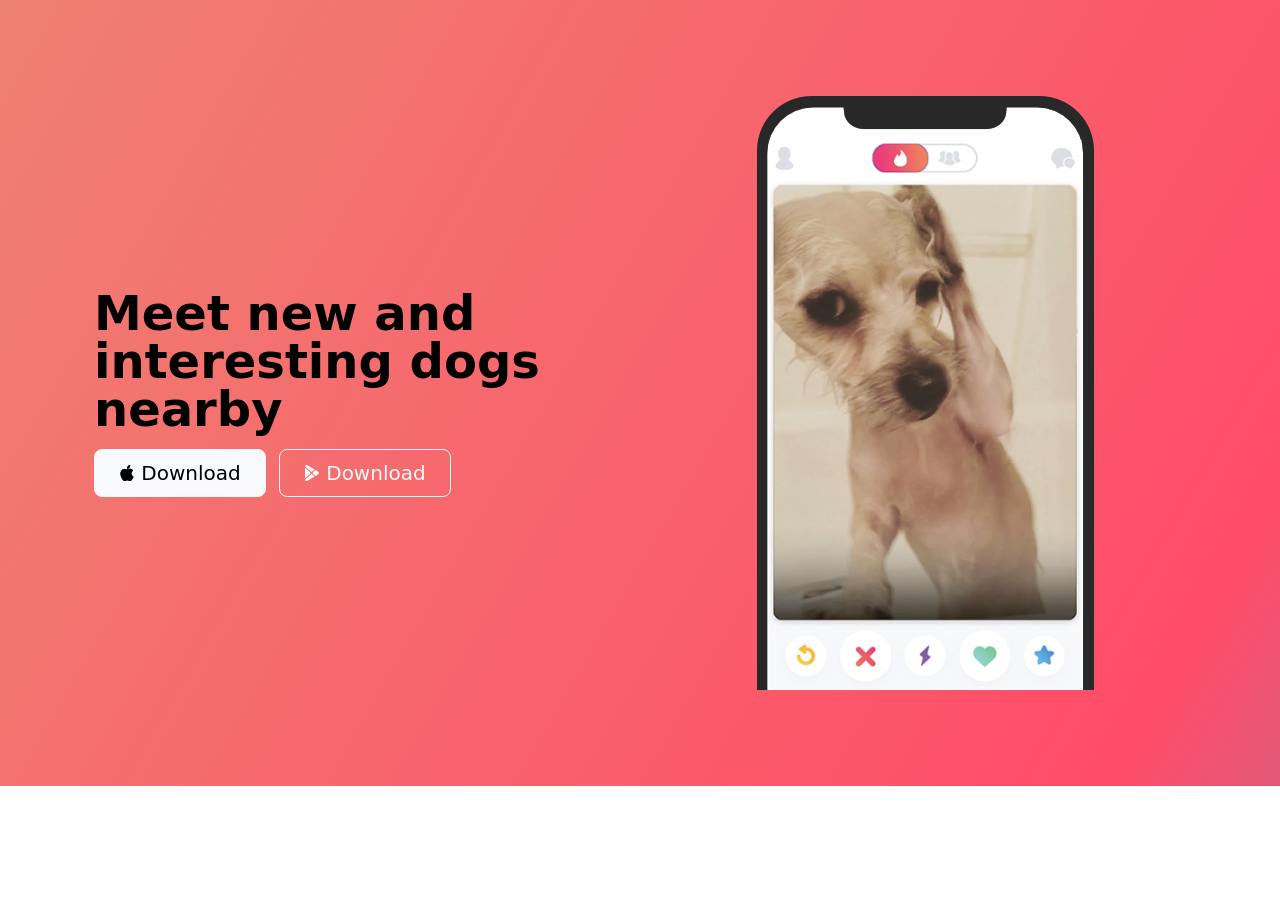
==== index.html @ 0a6ec1a5 "Title section was added" ====
<!DOCTYPE html>
<html lang="en">

<head>
  <meta charset="UTF-8">
  <meta name="viewport" content="width=device-width, initial-scale=1.0">
  <link href="https://cdn.jsdelivr.net/npm/bootstrap@5.3.8/dist/css/bootstrap.min.css" rel="stylesheet" integrity="sha384-sRIl4kxILFvY47J16cr9ZwB07vP4J8+LH7qKQnuqkuIAvNWLzeN8tE5YBujZqJLB" crossorigin="anonymous">
  <title>TinDog</title>
  <link rel="stylesheet" href="./css/style.css">
</head>

<body>

  <!-- Title -->
  <section id="title" class="gradient-background">
    <div class="container col-xxl-8 px-4 py-5"> 
      <div class="row flex-lg-row-reverse align-items-center g-5 py-5"> 
        <div class="col-10 col-sm-8 col-lg-6"> 
          <img src="./images/iphone.png" class="d-block mx-lg-auto img-fluid" alt="Bootstrap Themes" height="200px" loading="lazy"> 
        </div> 
        <div class="col-lg-6"> 
          <h1 class="display-5 fw-bold text-body-emphasis lh-1 mb-3">Meet new and interesting dogs nearby</h1>
            <button type="button" class="btn btn-light btn-lg px-4 me-md-2"> 
              <svg xmlns="http://www.w3.org/2000/svg" width="16" height="16" fill="currentColor" class="bi bi-apple mb-1" viewBox="0 0 16 16">
                <path d="M11.182.008C11.148-.03 9.923.023 8.857 1.18c-1.066 1.156-.902 2.482-.878 2.516.024.034 1.52.087 2.475-1.258.955-1.345.762-2.391.728-2.43Zm3.314 11.733c-.048-.096-2.325-1.234-2.113-3.422.212-2.189 1.675-2.789 1.698-2.854.023-.065-.597-.79-1.254-1.157a3.692 3.692 0 0 0-1.563-.434c-.108-.003-.483-.095-1.254.116-.508.139-1.653.589-1.968.607-.316.018-1.256-.522-2.267-.665-.647-.125-1.333.131-1.824.328-.49.196-1.422.754-2.074 2.237-.652 1.482-.311 3.83-.067 4.56.244.729.625 1.924 1.273 2.796.576.984 1.34 1.667 1.659 1.899.319.232 1.219.386 1.843.067.502-.308 1.408-.485 1.766-.472.357.013 1.061.154 1.782.539.571.197 1.111.115 1.652-.105.541-.221 1.324-1.059 2.238-2.758.347-.79.505-1.217.473-1.282Z" />
                <path d="M11.182.008C11.148-.03 9.923.023 8.857 1.18c-1.066 1.156-.902 2.482-.878 2.516.024.034 1.52.087 2.475-1.258.955-1.345.762-2.391.728-2.43Zm3.314 11.733c-.048-.096-2.325-1.234-2.113-3.422.212-2.189 1.675-2.789 1.698-2.854.023-.065-.597-.79-1.254-1.157a3.692 3.692 0 0 0-1.563-.434c-.108-.003-.483-.095-1.254.116-.508.139-1.653.589-1.968.607-.316.018-1.256-.522-2.267-.665-.647-.125-1.333.131-1.824.328-.49.196-1.422.754-2.074 2.237-.652 1.482-.311 3.83-.067 4.56.244.729.625 1.924 1.273 2.796.576.984 1.34 1.667 1.659 1.899.319.232 1.219.386 1.843.067.502-.308 1.408-.485 1.766-.472.357.013 1.061.154 1.782.539.571.197 1.111.115 1.652-.105.541-.221 1.324-1.059 2.238-2.758.347-.79.505-1.217.473-1.282Z" />
              </svg> 
              Download
            </button> 
            <button type="button" class="btn btn-outline-light btn-lg px-4">
              <svg xmlns="http://www.w3.org/2000/svg" width="16" height="16" fill="currentColor" class="bi bi-google-play mb-1" viewBox="0 0 16 16">
                <path
                d="M14.222 9.374c1.037-.61 1.037-2.137 0-2.748L11.528 5.04 8.32 8l3.207 2.96 2.694-1.586Zm-3.595 2.116L7.583 8.68 1.03 14.73c.201 1.029 1.36 1.61 2.303 1.055l7.294-4.295ZM1 13.396V2.603L6.846 8 1 13.396ZM1.03 1.27l6.553 6.05 3.044-2.81L3.333.215C2.39-.341 1.231.24 1.03 1.27Z" />
              </svg> 
              Download
            </button> 
          </div> 
        </div> 
      </div> 
    </div>
  </section>
  <!-- Features -->
  <section id="features">

  </section>
  <!-- Testimonial -->
  <section id="testimonial">

  </section>
  <!-- Pricing -->
  <section id="pricing">

  </section>
  <!-- Footer -->
  <section id="footer">

  </section>
</body>

</html>
---- css/style.css ----
.gradient-background {
  background: linear-gradient(300deg, #00bfff, #ff4c68, #ef8172);
  background-size: 180% 180%;
  animation: gradient-animation 18s ease infinite;
}

@keyframes gradient-animation {
  0% {
    background-position: 0% 50%;
  }
  50% {
    background-position: 100% 50%;
  }
  100% {
    background-position: 0% 50%;
  }
}

.icon-square {
  width: 3rem;
  height: 3rem;
  border-radius: 0.75rem;
}

.profile-img {
  height: 100px;
  border-radius: 50%;
}
img{
  vertical-align: middle;
  overflow: clip;
}
.img-fluid {
  max-width: 100%;
  height: auto;
}
@media (min-width: 992px) {
    .mx-lg-auto {
        margin-right: auto !important;
        margin-left: auto !important;
    }
}
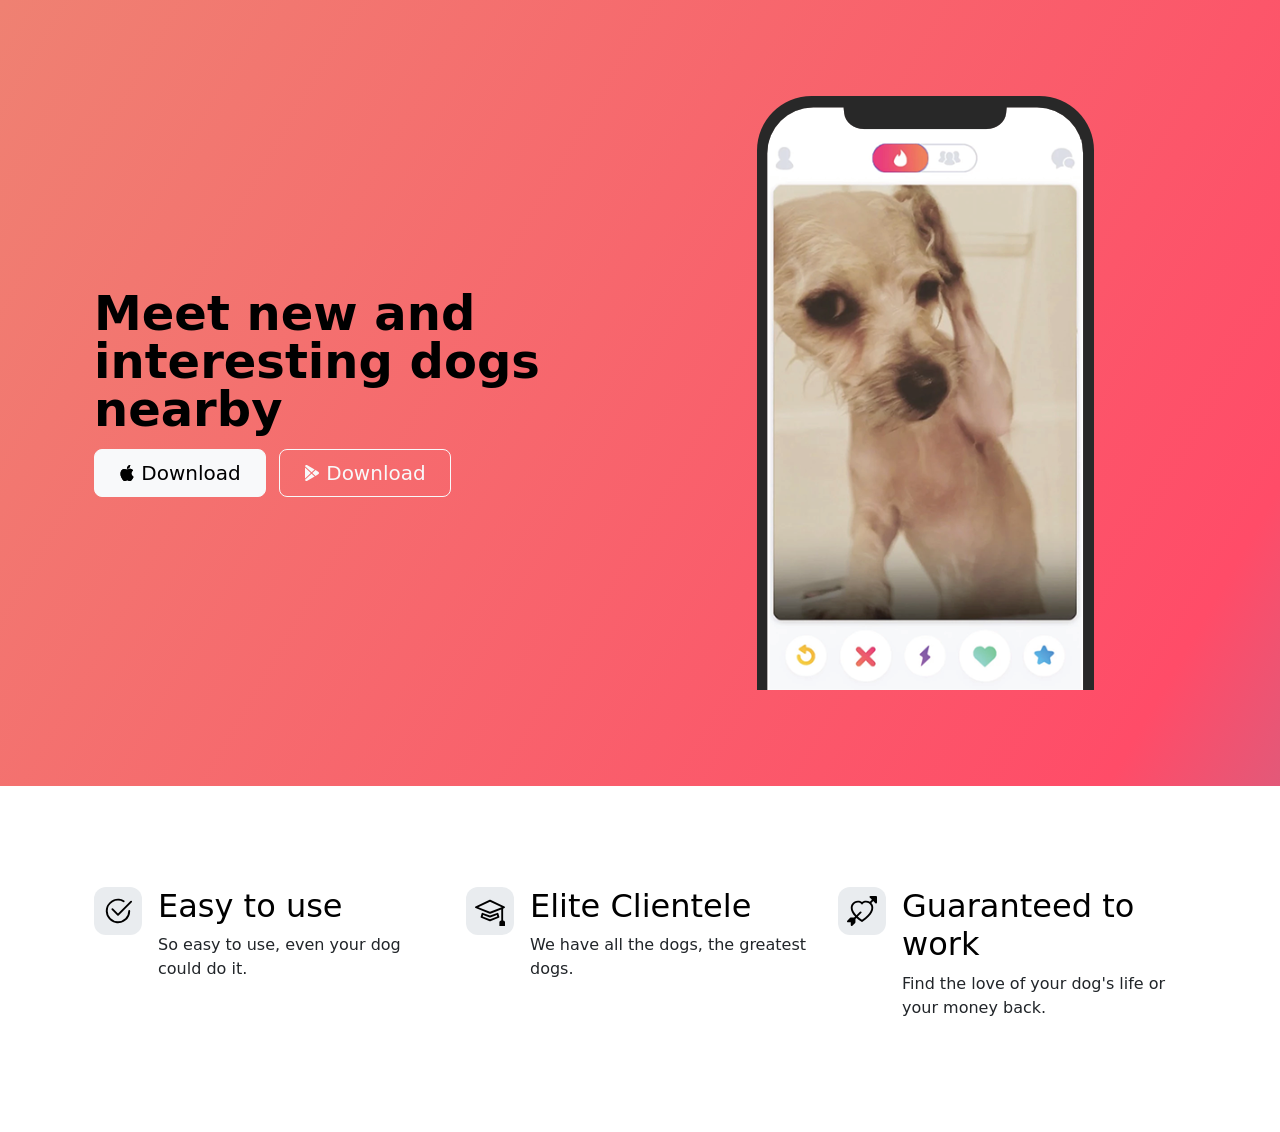
==== commit fca0aed5: "testimanials, pricing added" ====
--- a/index.html
+++ b/index.html
@@ -41,6 +41,50 @@
   </section>
   <!-- Features -->
   <section id="features">
+    <div class="container px-4 py-5" id="hanging-icons"> 
+      <div class="row g-4 py-5 row-cols-1 row-cols-lg-3"> 
+        <div class="col d-flex align-items-start"> 
+          <div class="icon-square text-body-emphasis bg-body-secondary d-inline-flex align-items-center justify-content-center fs-4 flex-shrink-0 me-3"> 
+            <svg xmlns="http://www.w3.org/2000/svg" height="30" fill="currentColor" class="bi bi-check2-circle" viewBox="0 0 16 16">
+                <path
+                d="M2.5 8a5.5 5.5 0 0 1 8.25-4.764.5.5 0 0 0 .5-.866A6.5 6.5 0 1 0 14.5 8a.5.5 0 0 0-1 0 5.5 5.5 0 1 1-11 0z" />
+                <path
+                d="M15.354 3.354a.5.5 0 0 0-.708-.708L8 9.293 5.354 6.646a.5.5 0 1 0-.708.708l3 3a.5.5 0 0 0 .708 0l7-7z" />
+              </svg>
+          </div> 
+          <div> 
+            <h3 class="fs-2 text-body-emphasis"> 
+               Easy to use</h3> 
+            <p>So easy to use, even your dog could do it.</p>
+          </div> 
+        </div> 
+        <div class="col d-flex align-items-start"> 
+          <div class="icon-square text-body-emphasis bg-body-secondary d-inline-flex align-items-center justify-content-center fs-4 flex-shrink-0 me-3"> 
+            <svg xmlns="http://www.w3.org/2000/svg" height="30" fill="currentColor" class="bi bi-mortarboard" viewBox="0 0 16 16">
+              <path d="M8.211 2.047a.5.5 0 0 0-.422 0l-7.5 3.5a.5.5 0 0 0 .025.917l7.5 3a.5.5 0 0 0 .372 0L14 7.14V13a1 1 0 0 0-1 1v2h3v-2a1 1 0 0 0-1-1V6.739l.686-.275a.5.5 0 0 0 .025-.917l-7.5-3.5ZM8 8.46 1.758 5.965 8 3.052l6.242 2.913L8 8.46Z"/>
+              <path d="M4.176 9.032a.5.5 0 0 0-.656.327l-.5 1.7a.5.5 0 0 0 .294.605l4.5 1.8a.5.5 0 0 0 .372 0l4.5-1.8a.5.5 0 0 0 .294-.605l-.5-1.7a.5.5 0 0 0-.656-.327L8 10.466 4.176 9.032Zm-.068 1.873.22-.748 3.496 1.311a.5.5 0 0 0 .352 0l3.496-1.311.22.748L8 12.46l-3.892-1.556Z"/>
+            </svg> 
+          </div> 
+          <div> 
+            <h3 class="fs-2 text-body-emphasis">Elite Clientele</h3> 
+            <p>We have all the dogs, the greatest dogs.</p> 
+          </div> 
+        </div> 
+        <div class="col d-flex align-items-start"> 
+          <div class="icon-square text-body-emphasis bg-body-secondary d-inline-flex align-items-center justify-content-center fs-4 flex-shrink-0 me-3"> 
+            <svg xmlns="http://www.w3.org/2000/svg" height="30" fill="currentColor" class="bi bi-arrow-through-heart"
+              viewBox="0 0 16 16">
+              <path fill-rule="evenodd"
+                d="M2.854 15.854A.5.5 0 0 1 2 15.5V14H.5a.5.5 0 0 1-.354-.854l1.5-1.5A.5.5 0 0 1 2 11.5h1.793l.53-.53c-.771-.802-1.328-1.58-1.704-2.32-.798-1.575-.775-2.996-.213-4.092C3.426 2.565 6.18 1.809 8 3.233c1.25-.98 2.944-.928 4.212-.152L13.292 2 12.147.854A.5.5 0 0 1 12.5 0h3a.5.5 0 0 1 .5.5v3a.5.5 0 0 1-.854.354L14 2.707l-1.006 1.006c.236.248.44.531.6.845.562 1.096.585 2.517-.213 4.092-.793 1.563-2.395 3.288-5.105 5.08L8 13.912l-.276-.182a21.86 21.86 0 0 1-2.685-2.062l-.539.54V14a.5.5 0 0 1-.146.354l-1.5 1.5Zm2.893-4.894A20.419 20.419 0 0 0 8 12.71c2.456-1.666 3.827-3.207 4.489-4.512.679-1.34.607-2.42.215-3.185-.817-1.595-3.087-2.054-4.346-.761L8 4.62l-.358-.368c-1.259-1.293-3.53-.834-4.346.761-.392.766-.464 1.845.215 3.185.323.636.815 1.33 1.519 2.065l1.866-1.867a.5.5 0 1 1 .708.708L5.747 10.96Z" />
+              </svg>
+          </div> 
+          <div> 
+            <h3 class="fs-2 text-body-emphasis">Guaranteed to work</h3> 
+            <p>Find the love of your dog's life or your money back.</p> 
+          </div> 
+        </div> 
+      </div> 
+    </div>
 
   </section>
   <!-- Testimonial -->
--- a/css/style.css
+++ b/css/style.css
@@ -40,3 +40,6 @@
         margin-left: auto !important;
     }
 }
+#features {
+  margin-top: 5px;
+}
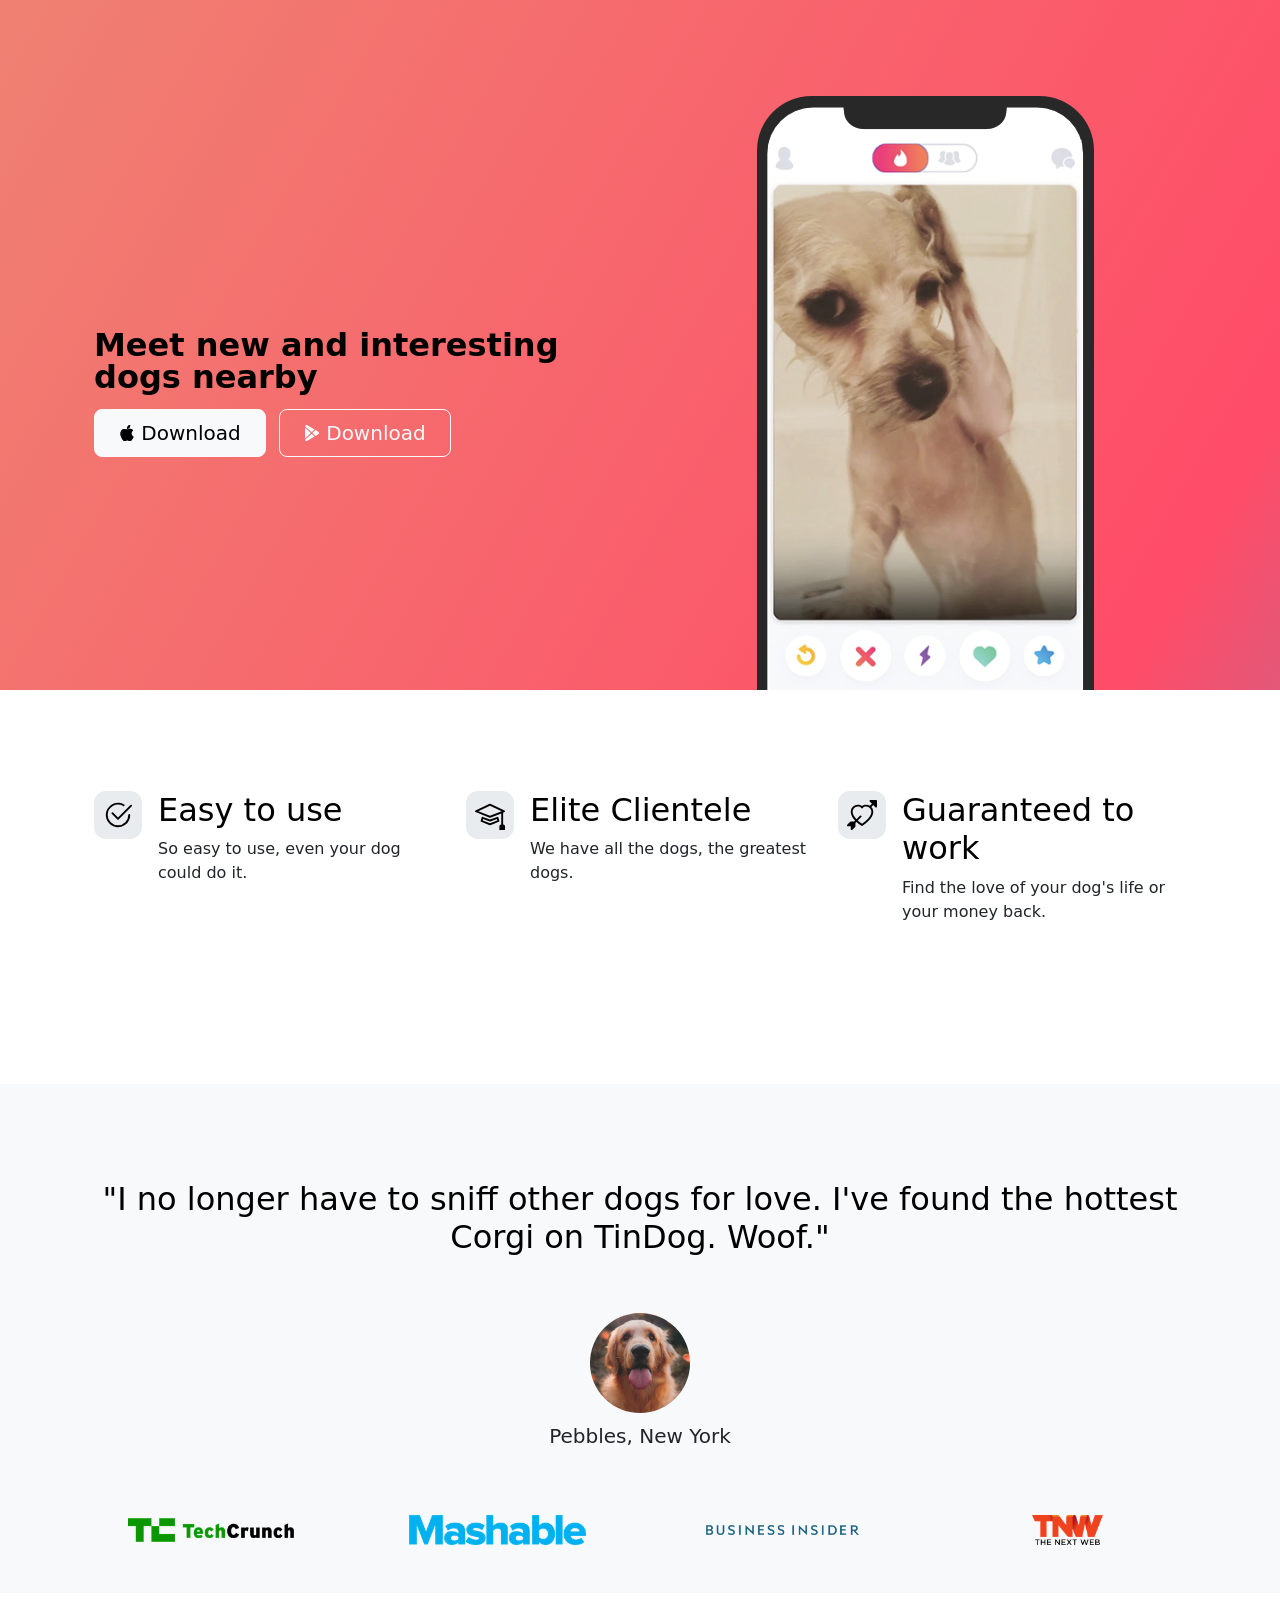
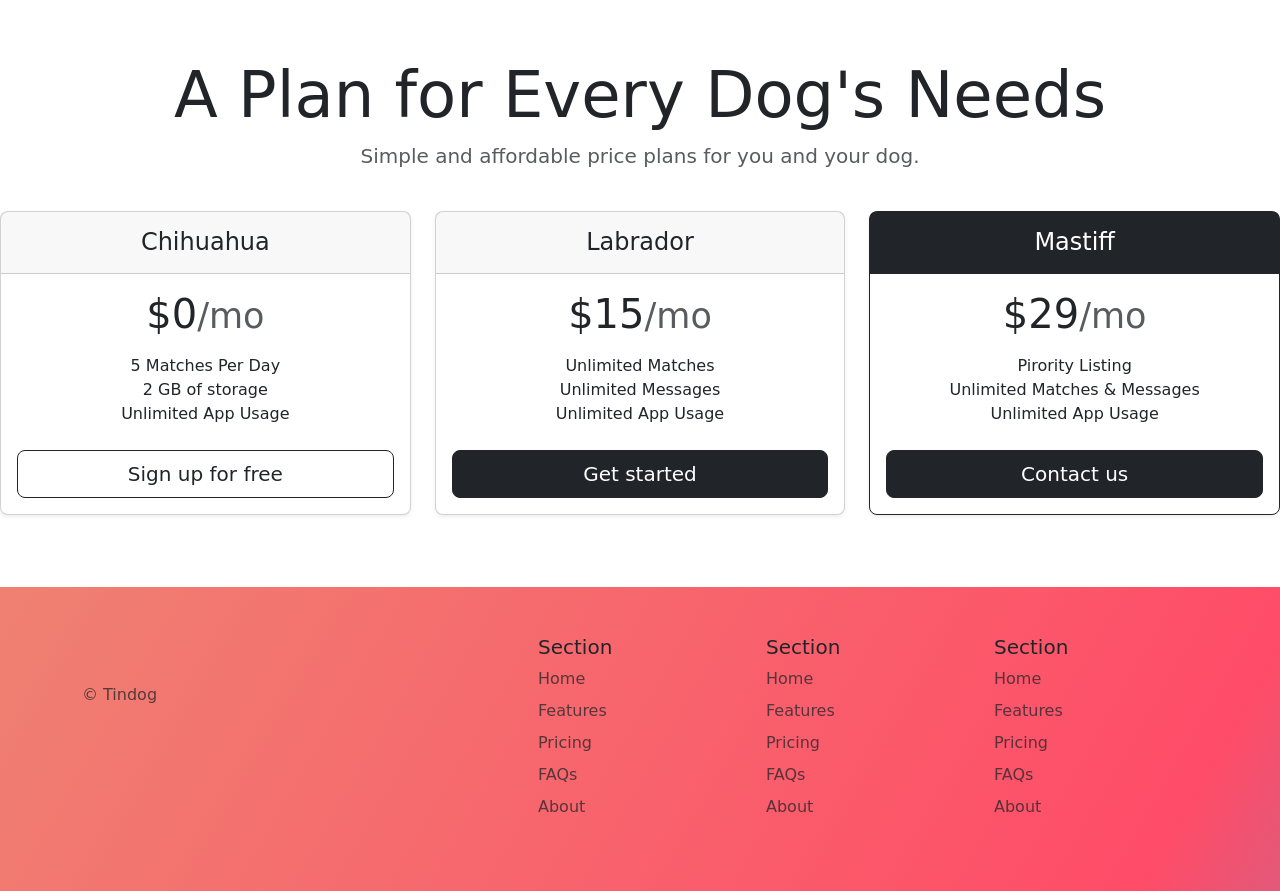
==== commit 1317fea7: "add margin to the dog image" ====
--- a/index.html
+++ b/index.html
@@ -13,8 +13,8 @@
 
   <!-- Title -->
   <section id="title" class="gradient-background">
-    <div class="container col-xxl-8 px-4 py-5"> 
-      <div class="row flex-lg-row-reverse align-items-center g-5 py-5"> 
+    <div class="container col-xxl-8 px-4 pt-5"> 
+      <div class="row flex-lg-row-reverse align-items-center g-5 pt-5"> 
         <div class="col-10 col-sm-8 col-lg-6"> 
           <img src="./images/iphone.png" class="d-block mx-lg-auto img-fluid" alt="Bootstrap Themes" height="200px" loading="lazy"> 
         </div> 
@@ -89,14 +89,179 @@
   </section>
   <!-- Testimonial -->
   <section id="testimonial">
+    <div class="my-5"> 
+      <div class="p-5 text-center bg-body-tertiary"> 
+        <div class="container py-5"> 
+          <h1 class="text-body-emphasis">
+            "I no longer have to sniff other dogs for love. I've found the hottest Corgi on TinDog. Woof."
+          </h1> 
+          <img src="./images/dog-img.jpg" alt="dog image" class="dog_image mt-5">
+          <p class="col-lg-8 mx-auto lead mt-2">
+            Pebbles, New York 
+          </p>
+        </div> 
+        <div class="container">
+          <div class="row">
+            <div class="col-lg-3 col-sm-12">
+              <img src="./images/techcrunch.png" alt="techcrunch" height="30">
+            </div>
+            <div class="col-lg-3 col-sm-12">
+              <img src="./images/mashable.png" alt="mashable" height="30">
+            </div>
+            <div class="col-lg-3 col-sm-12">
+              <img src="./images/bizinsider.png" alt="bizinsider" height="30">
+            </div>
+            <div class="col-lg-3 col-sm-12">
+              <img src="./images/tnw.png" alt="tnw" height="30">
+            </div>
+          </div>
+        </div>
+      </div> 
+    </div>
 
   </section>
   <!-- Pricing -->
   <section id="pricing">
+    <div class="pricing-header p-3 pb-md-4 mx-auto text-center"> 
+      <h2 class="display-4 fw-normal">
+        A Plan for Every Dog's Needs
+      </h2> 
+      <p class="fs-5 text-body-secondary">
+        Simple and affordable price plans for you and your dog.
+      </p> 
+    </div>
+    <main> 
+      <div class="row row-cols-1 row-cols-md-3 mb-3 text-center"> 
+        <div class="col"> <div class="card mb-4 rounded-3 shadow-sm"> 
+          <div class="card-header py-3"> 
+            <h4 class="my-0 fw-normal">
+              Chihuahua
+            </h4> 
+          </div> 
+          <div class="card-body"> 
+            <h1 class="card-title pricing-card-title">
+              $0<small class="text-body-secondary fw-light">/mo</small>
+            </h1> 
+            <ul class="list-unstyled mt-3 mb-4"> 
+              <li>5 Matches Per Day</li> 
+              <li>2 GB of storage</li> 
+              <li>Unlimited App Usage</li> 
+            </ul> 
+            <button type="button" class="w-100 btn btn-lg btn-outline-dark">Sign up for free</button> 
+          </div> 
+        </div> 
+      </div> 
+      <div class="col"> 
+        <div class="card mb-4 rounded-3 shadow-sm"> 
+          <div class="card-header py-3"> 
+            <h4 class="my-0 fw-normal">Labrador</h4> 
+          </div> 
+          <div class="card-body"> 
+            <h1 class="card-title pricing-card-title">$15<small class="text-body-secondary fw-light">/mo</small>
+            </h1> 
+            <ul class="list-unstyled mt-3 mb-4"> 
+              <li>Unlimited Matches</li> 
+              <li>Unlimited Messages</li> 
+              <li>Unlimited App Usage</li> 
+            </ul> 
+            <button type="button" class="w-100 btn btn-lg btn-dark">Get started</button> 
+          </div> 
+        </div> 
+      </div> 
+      <div class="col"> 
+        <div class="card mb-4 rounded-3 shadow-sm border-dark"> 
+          <div class="card-header py-3 text-bg-dark border-dark"> 
+            <h4 class="my-0 fw-normal">Mastiff</h4> 
+          </div> 
+          <div class="card-body"> 
+            <h1 class="card-title pricing-card-title">$29<small class="text-body-secondary fw-light">/mo</small>
+            </h1> 
+            <ul class="list-unstyled mt-3 mb-4"> 
+              <li>Pirority Listing</li>  
+              <li>Unlimited Matches & Messages</li> 
+              <li>Unlimited App Usage</li> 
+            </ul> 
+            <button type="button" class="w-100 btn btn-lg btn-dark">Contact us</button> 
+          </div> 
+        </div> 
+      </div> 
+    </div> 
+    </main>
 
   </section>
   <!-- Footer -->
-  <section id="footer">
+  <section id="footer" class="gradient-background">
+    <div class="container"> 
+      <footer class="row row-cols-1 row-cols-sm-2 row-cols-md-5 py-5 mt-5"> 
+        <div class="col mb-3"> 
+          <a href="/" class="d-flex align-items-center mb-3 link-body-emphasis text-decoration-none" aria-label="Bootstrap"> 
+            <svg class="bi me-2" width="40" height="32" aria-hidden="true"><use xlink:href="#bootstrap"></use></svg> </a> <p class="text-body-secondary">© Tindog</p> 
+          </div> 
+          <div class="col mb-3">
+
+          </div> 
+          <div class="col mb-3"> 
+            <h5>Section</h5> 
+            <ul class="nav flex-column"> 
+              <li class="nav-item mb-2">
+                <a href="#" class="nav-link p-0 text-body-secondary">Home</a>
+              </li> 
+              <li class="nav-item mb-2">
+                <a href="#" class="nav-link p-0 text-body-secondary">Features</a>
+              </li> 
+              <li class="nav-item mb-2">
+                <a href="#" class="nav-link p-0 text-body-secondary">Pricing</a>
+              </li> 
+              <li class="nav-item mb-2">
+                <a href="#" class="nav-link p-0 text-body-secondary">FAQs</a>
+              </li> 
+              <li class="nav-item mb-2">
+                <a href="#" class="nav-link p-0 text-body-secondary">About</a>
+              </li> 
+            </ul> 
+          </div> 
+          <div class="col mb-3"> 
+            <h5>Section</h5> 
+            <ul class="nav flex-column"> 
+              <li class="nav-item mb-2">
+                <a href="#" class="nav-link p-0 text-body-secondary">Home</a>
+              </li> 
+              <li class="nav-item mb-2">
+                <a href="#" class="nav-link p-0 text-body-secondary">Features</a>
+              </li> 
+              <li class="nav-item mb-2">
+                <a href="#" class="nav-link p-0 text-body-secondary">Pricing</a>
+              </li> 
+              <li class="nav-item mb-2">
+                <a href="#" class="nav-link p-0 text-body-secondary">FAQs</a>
+              </li> 
+              <li class="nav-item mb-2">
+                <a href="#" class="nav-link p-0 text-body-secondary">About</a>
+              </li> 
+            </ul> 
+          </div> 
+          <div class="col mb-3"> 
+            <h5>Section</h5> 
+            <ul class="nav flex-column"> 
+              <li class="nav-item mb-2">
+                <a href="#" class="nav-link p-0 text-body-secondary">Home</a>
+              </li> 
+              <li class="nav-item mb-2">
+                <a href="#" class="nav-link p-0 text-body-secondary">Features</a>
+              </li> 
+              <li class="nav-item mb-2">
+                <a href="#" class="nav-link p-0 text-body-secondary">Pricing</a>
+              </li> 
+              <li class="nav-item mb-2">
+                <a href="#" class="nav-link p-0 text-body-secondary">FAQs</a>
+              </li> 
+              <li class="nav-item mb-2">
+                <a href="#" class="nav-link p-0 text-body-secondary">About</a>
+              </li> 
+            </ul> 
+          </div> 
+        </footer> 
+      </div>
 
   </section>
 </body>
--- a/css/style.css
+++ b/css/style.css
@@ -43,3 +43,14 @@
 #features {
   margin-top: 5px;
 }
+.dog_image {
+  border-radius: 50%;
+  height: 100px;
+}
+.text-body-emphasis {
+  font-size: 2rem;
+}
+.display-4 {
+  font-size: 4rem;
+}
+
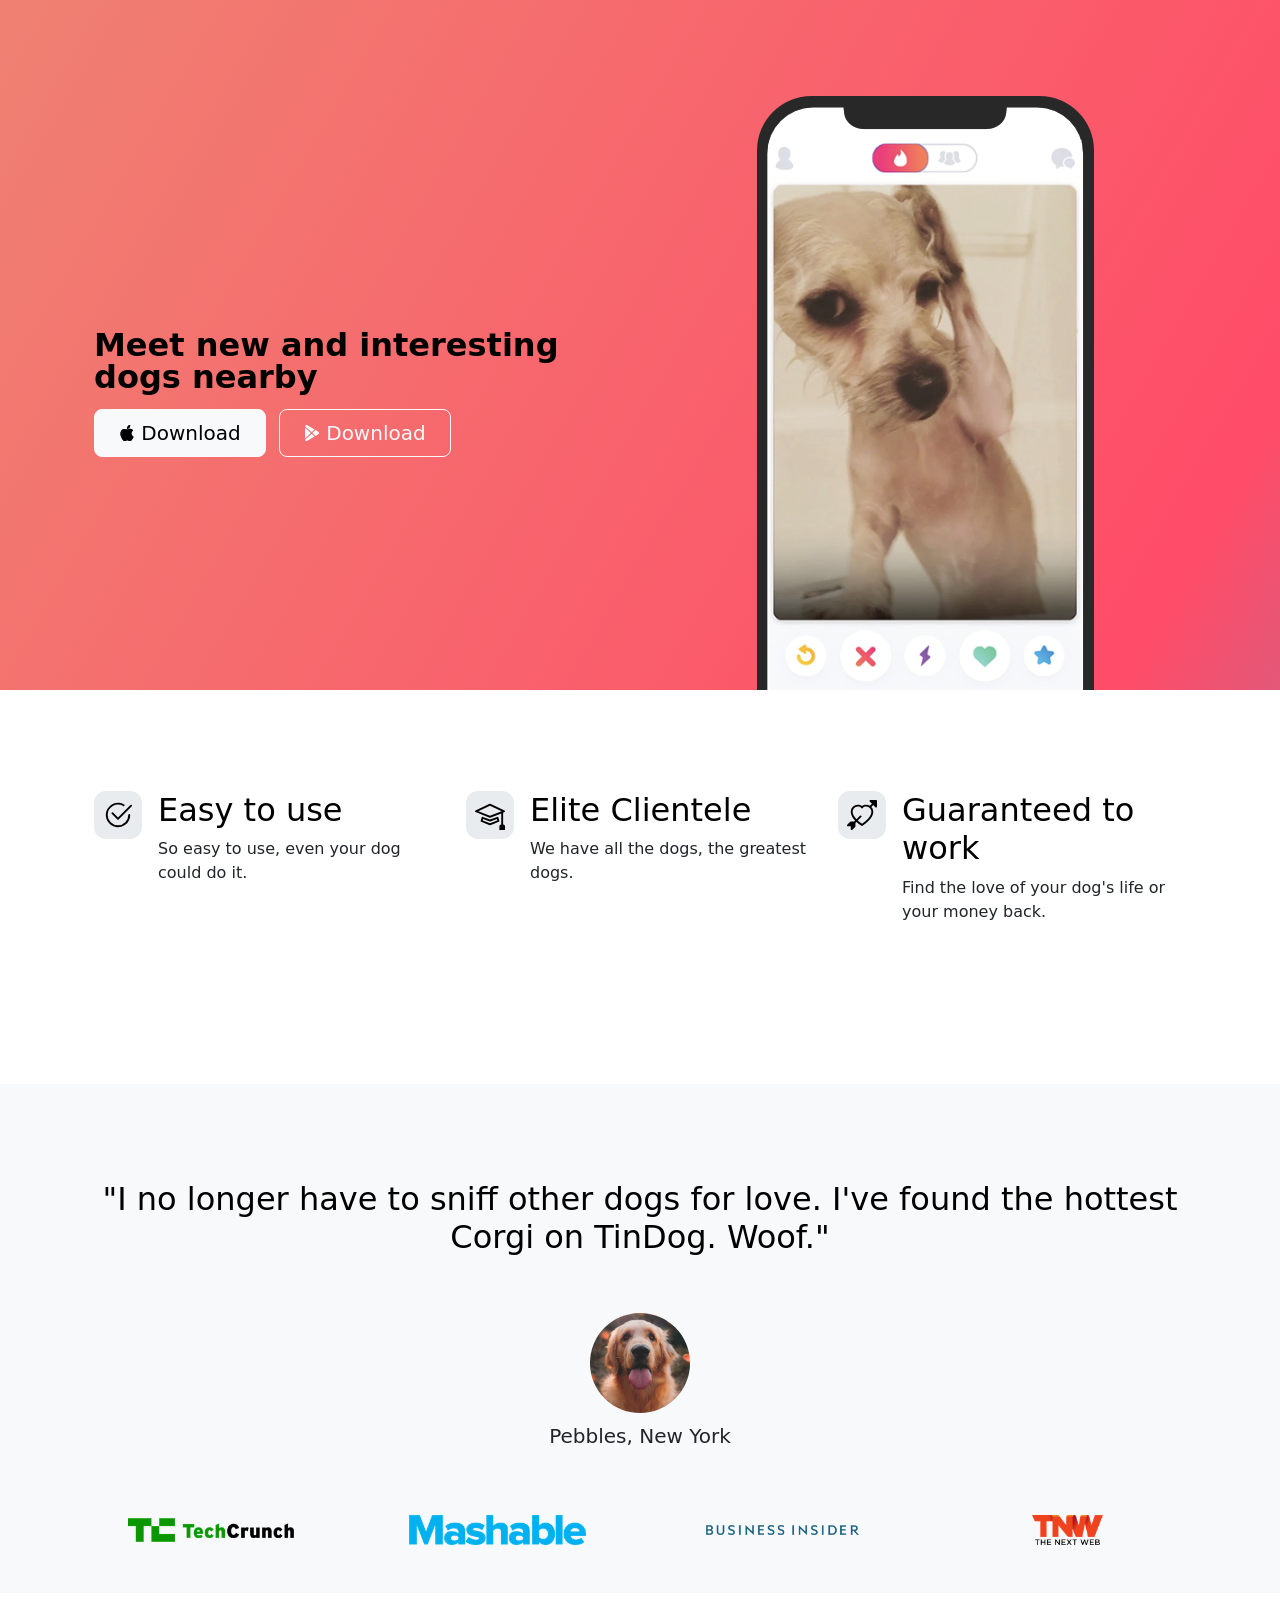
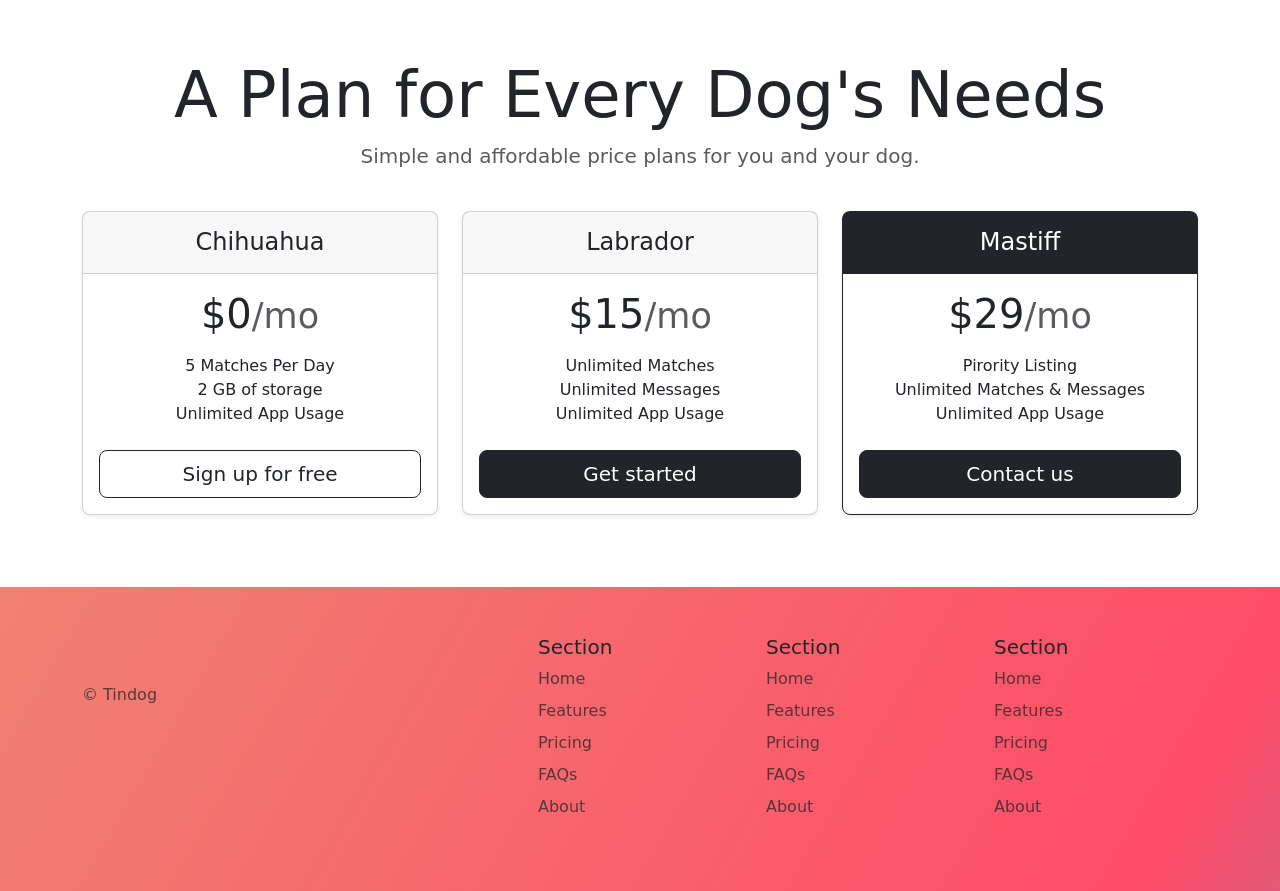
==== commit 90bec371: "div container added to the pricing section" ====
--- a/index.html
+++ b/index.html
@@ -130,6 +130,7 @@
         Simple and affordable price plans for you and your dog.
       </p> 
     </div>
+    <div class="container">
     <main> 
       <div class="row row-cols-1 row-cols-md-3 mb-3 text-center"> 
         <div class="col"> <div class="card mb-4 rounded-3 shadow-sm"> 
@@ -187,6 +188,7 @@
       </div> 
     </div> 
     </main>
+    </div>
 
   </section>
   <!-- Footer -->
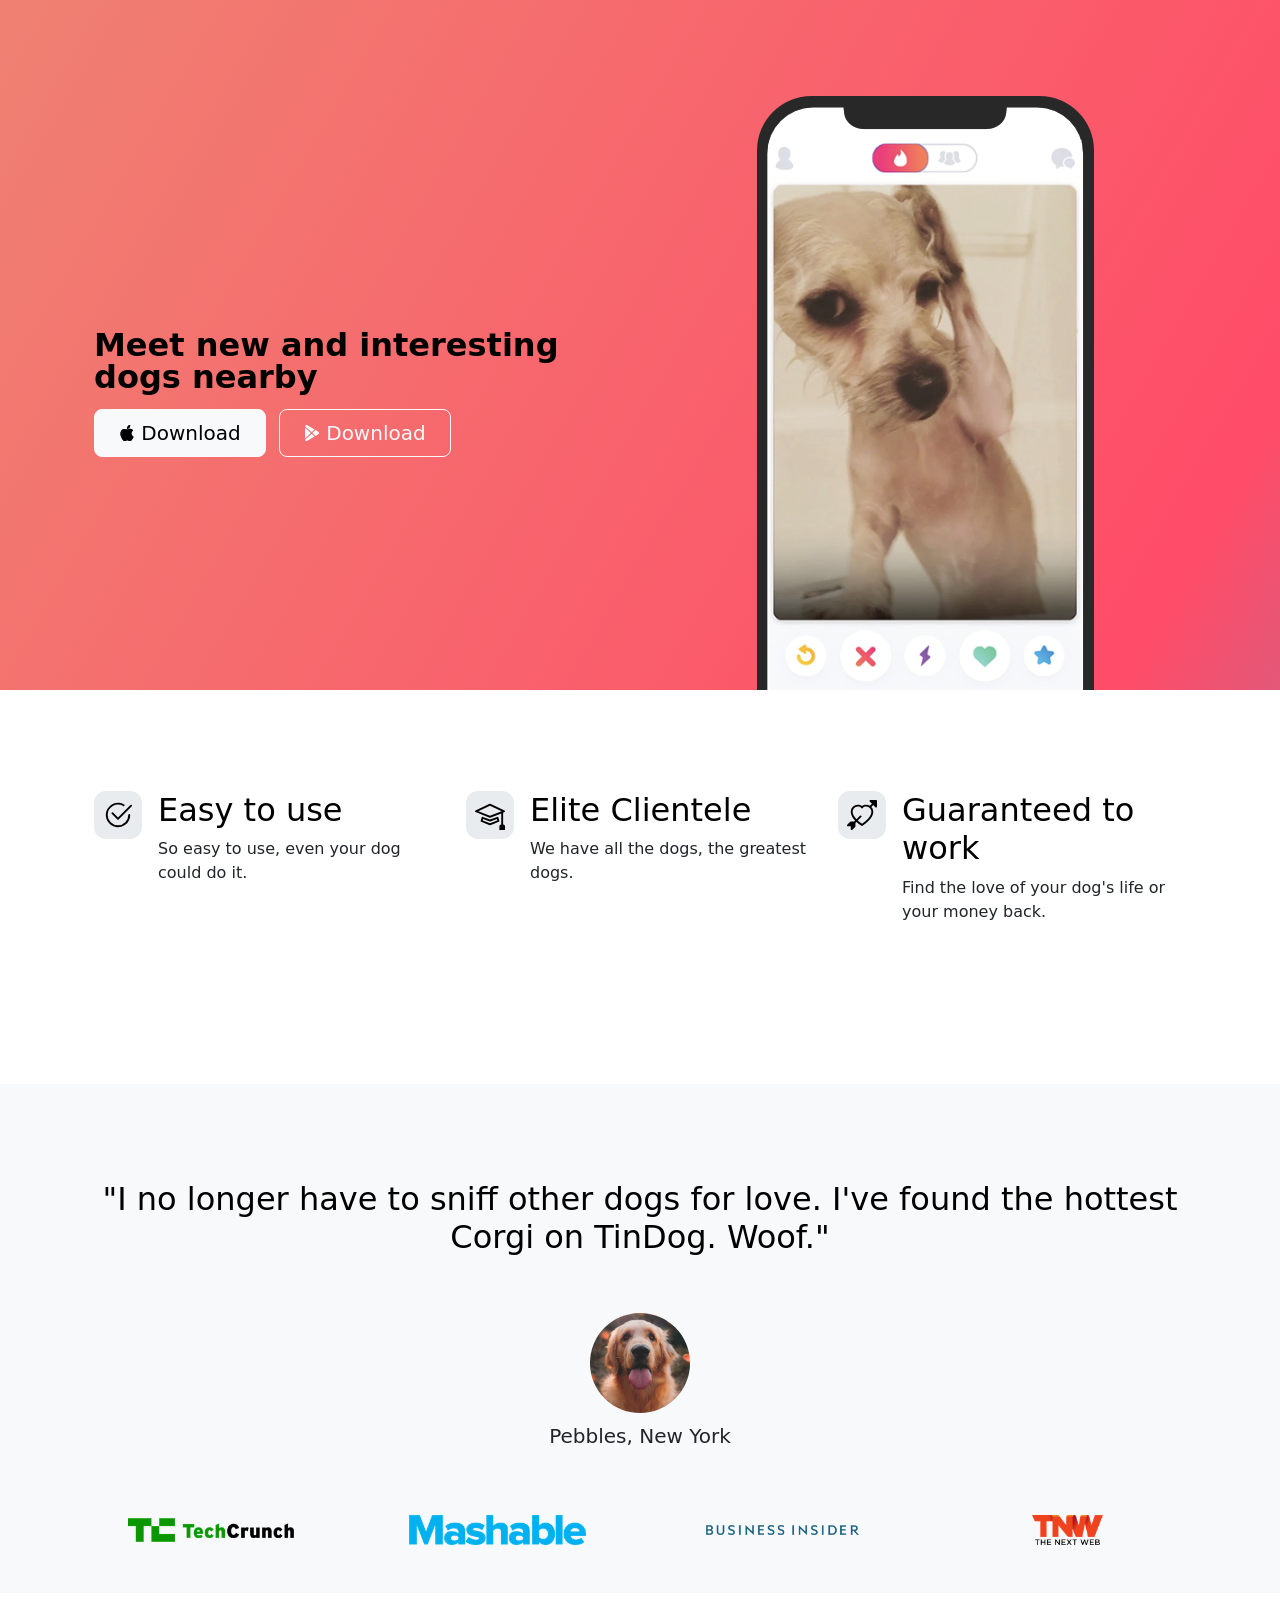
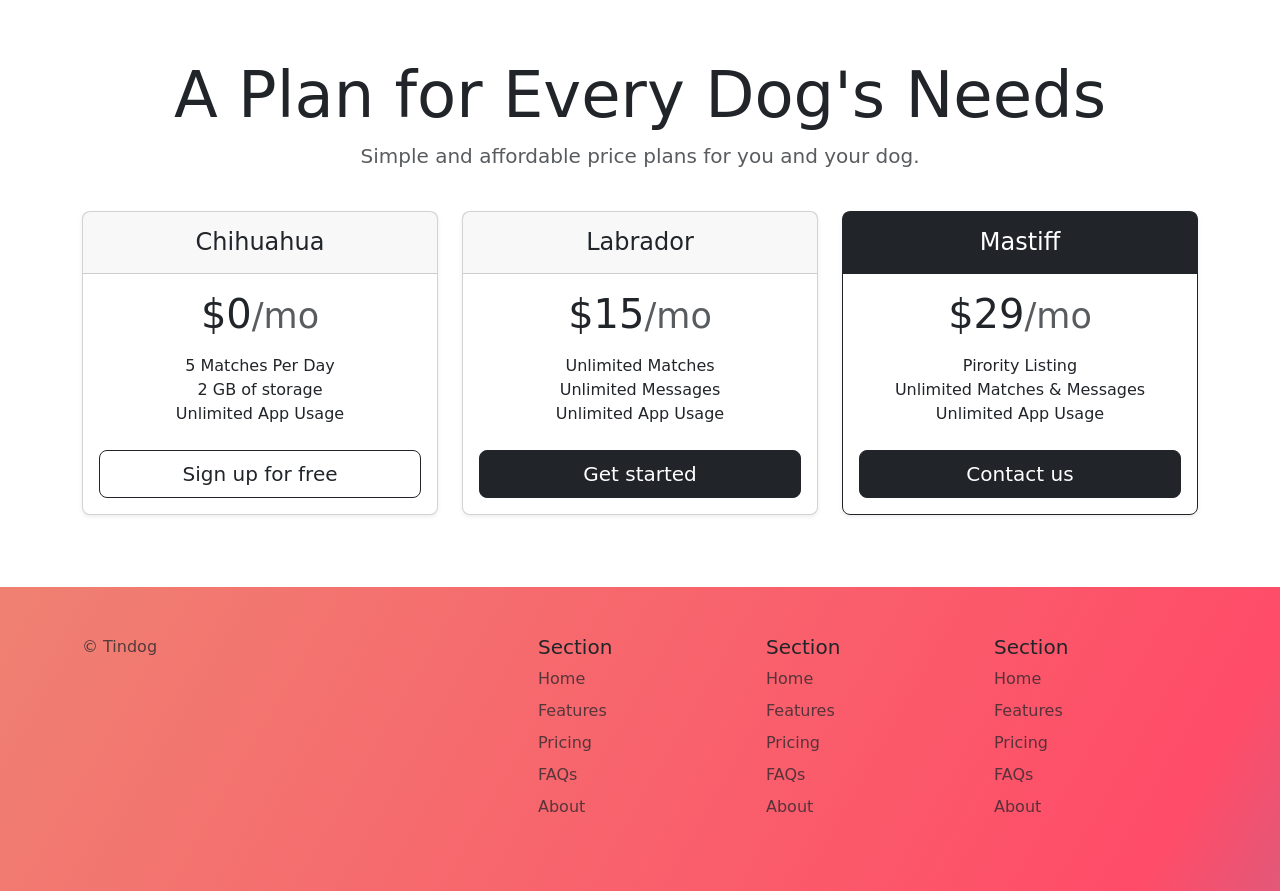
==== commit c60813f4: "Delete anchor element in the footer" ====
--- a/index.html
+++ b/index.html
@@ -196,8 +196,7 @@
     <div class="container"> 
       <footer class="row row-cols-1 row-cols-sm-2 row-cols-md-5 py-5 mt-5"> 
         <div class="col mb-3"> 
-          <a href="/" class="d-flex align-items-center mb-3 link-body-emphasis text-decoration-none" aria-label="Bootstrap"> 
-            <svg class="bi me-2" width="40" height="32" aria-hidden="true"><use xlink:href="#bootstrap"></use></svg> </a> <p class="text-body-secondary">© Tindog</p> 
+           <p class="text-body-secondary">© Tindog</p> 
           </div> 
           <div class="col mb-3">
 
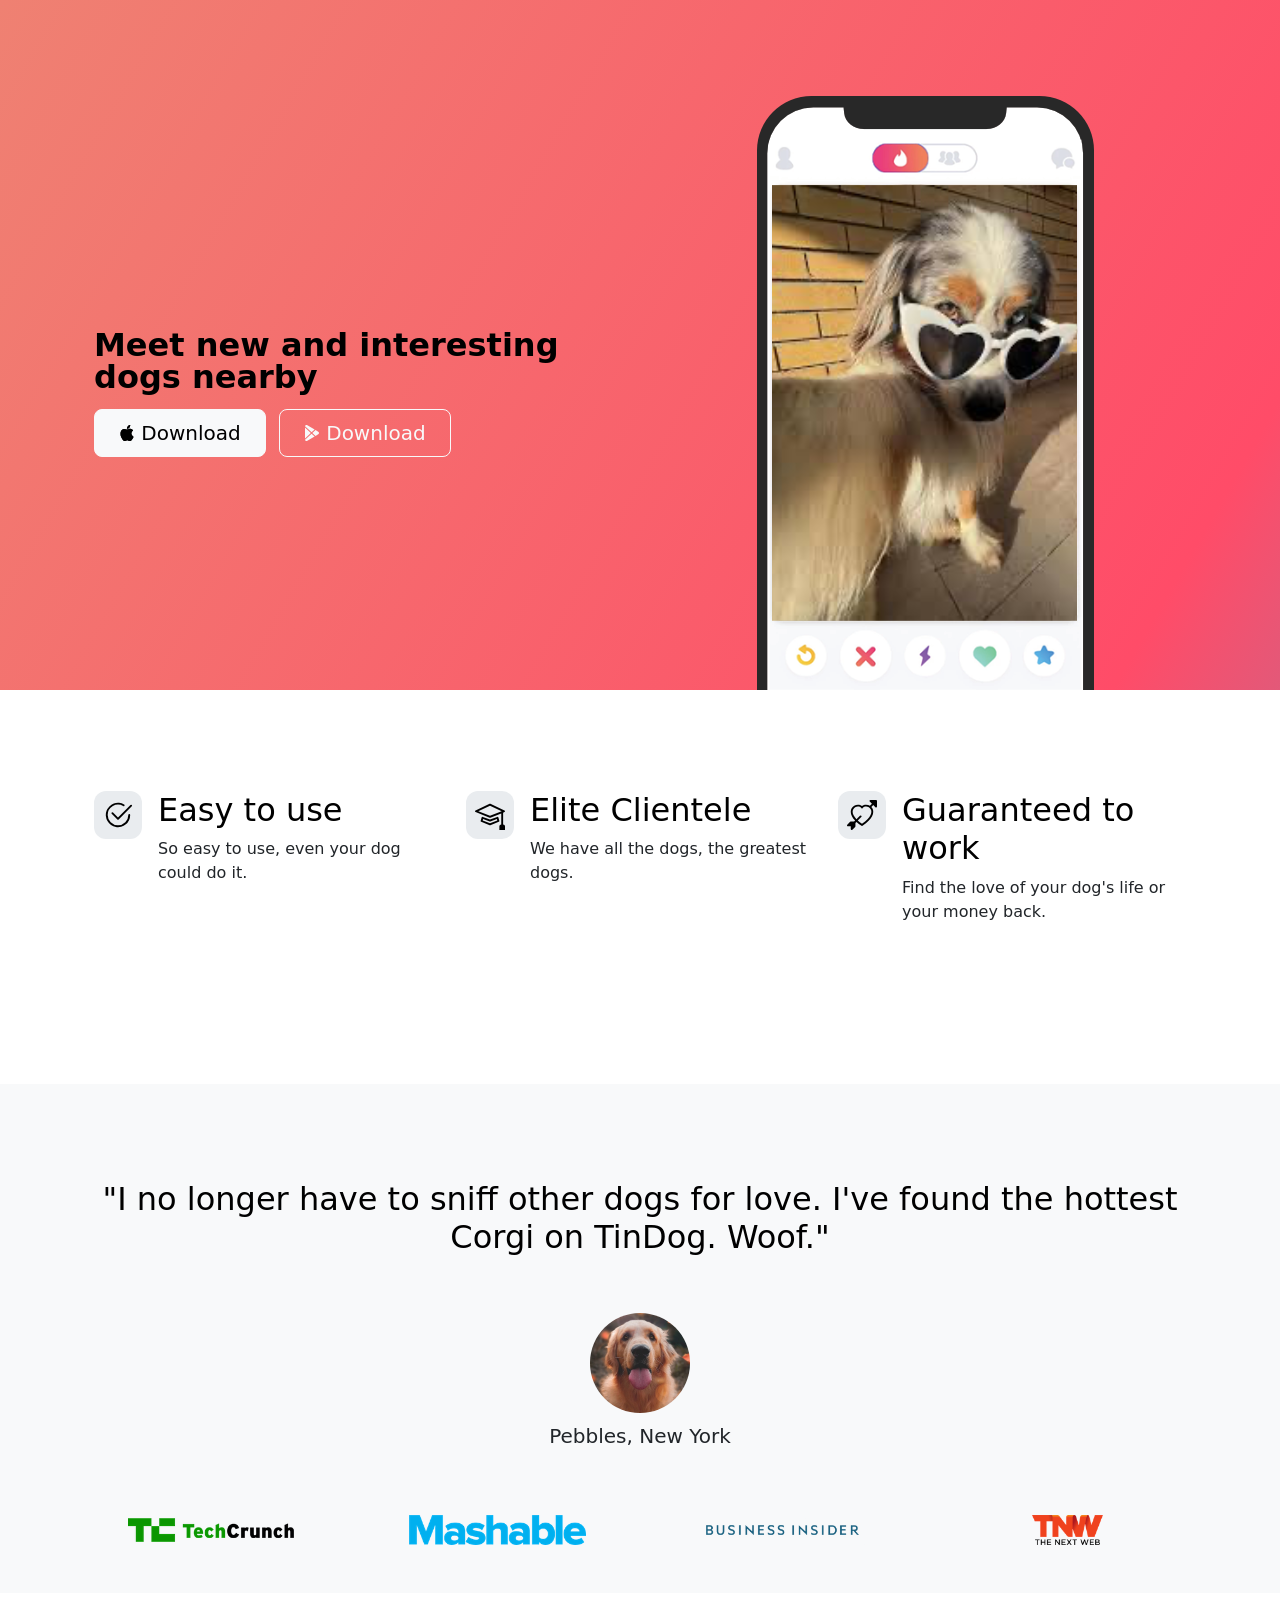
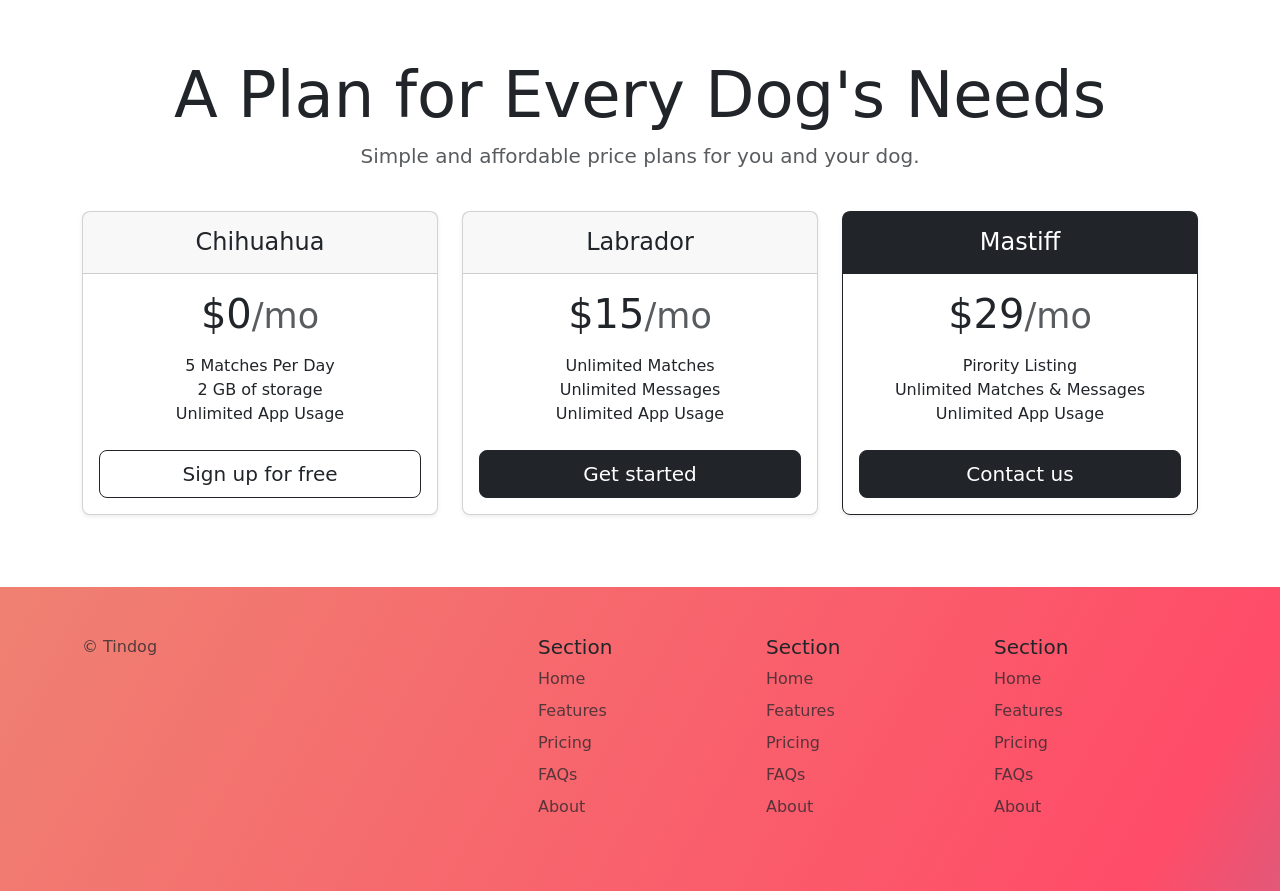
==== commit 3dd08a9e: "new picture update to dog-sunglasses2" ====
--- a/index.html
+++ b/index.html
@@ -16,7 +16,7 @@
     <div class="container col-xxl-8 px-4 pt-5"> 
       <div class="row flex-lg-row-reverse align-items-center g-5 pt-5"> 
         <div class="col-10 col-sm-8 col-lg-6"> 
-          <img src="./images/iphone.png" class="d-block mx-lg-auto img-fluid" alt="Bootstrap Themes" height="200px" loading="lazy"> 
+          <img src="./images/dog-sunglasses2.png" class="d-block mx-lg-auto img-fluid" alt="Cool Dog" height="200px" loading="lazy"> 
         </div> 
         <div class="col-lg-6"> 
           <h1 class="display-5 fw-bold text-body-emphasis lh-1 mb-3">Meet new and interesting dogs nearby</h1>
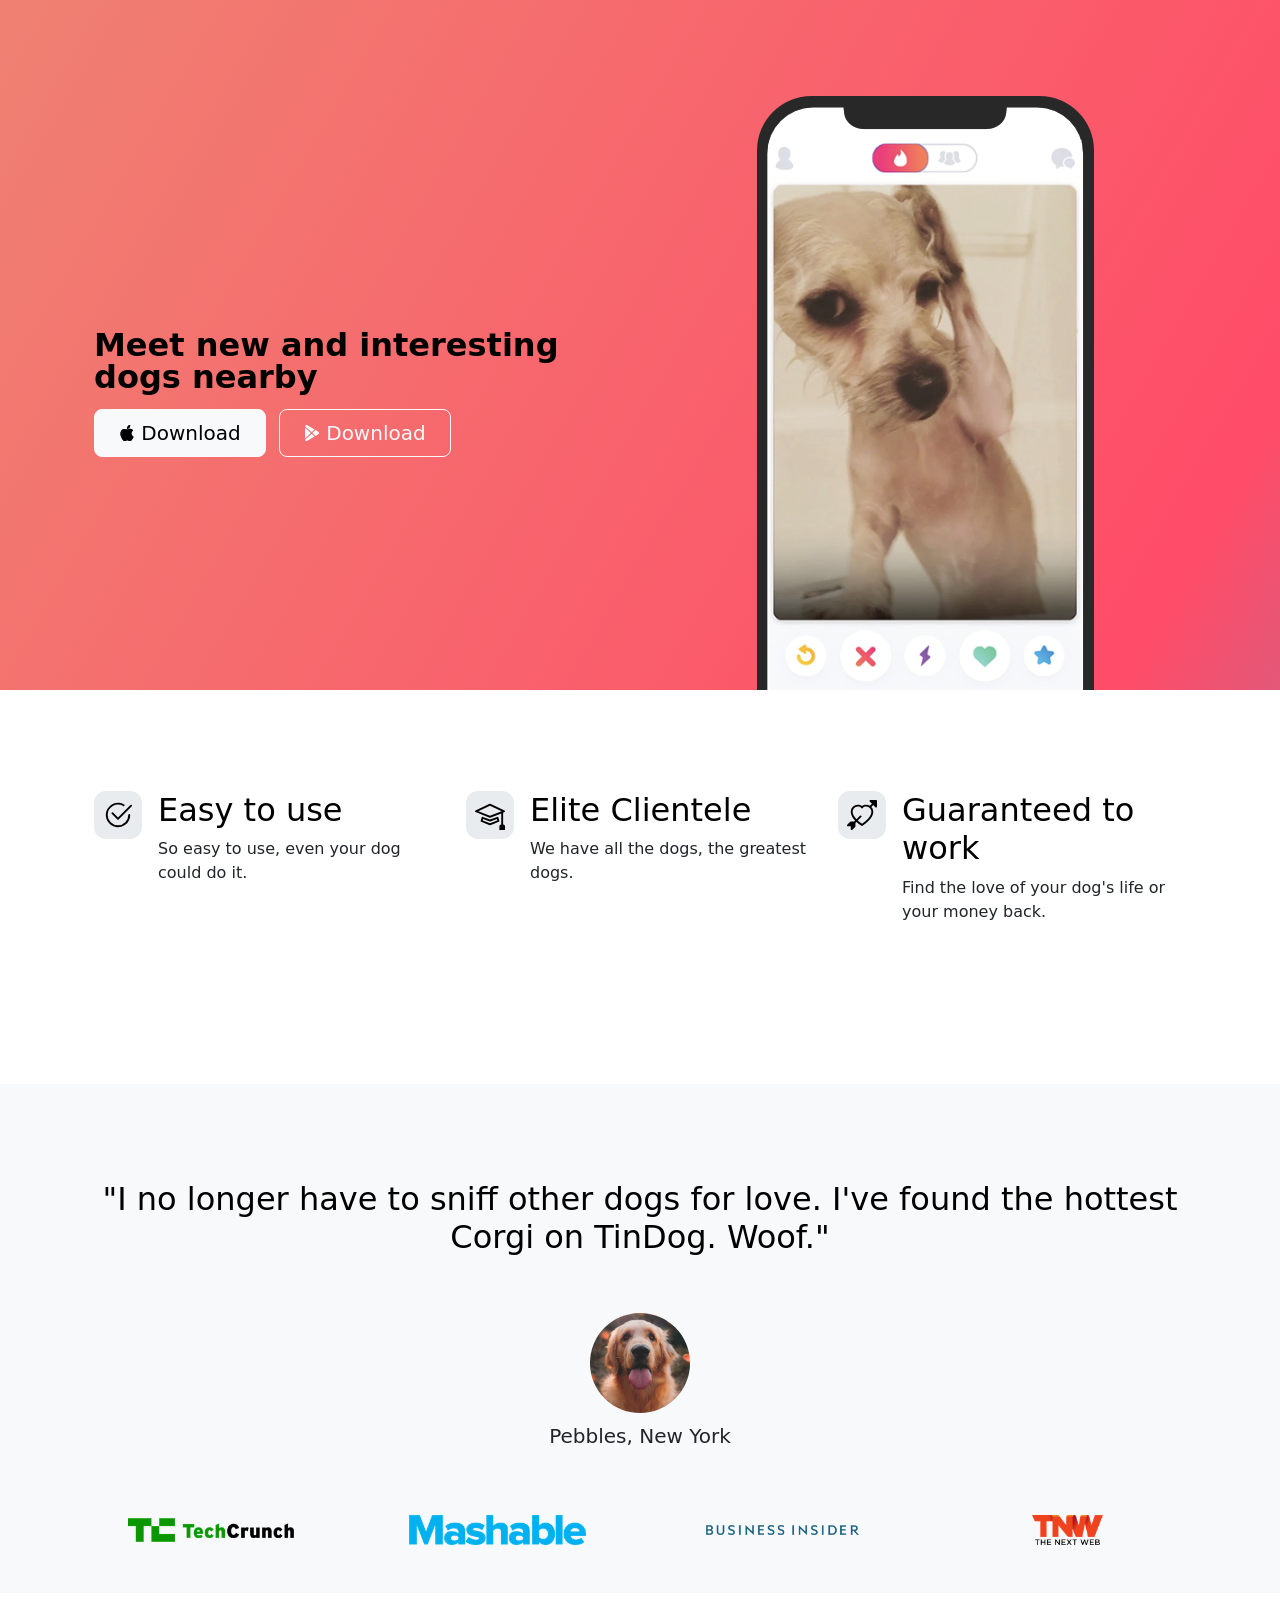
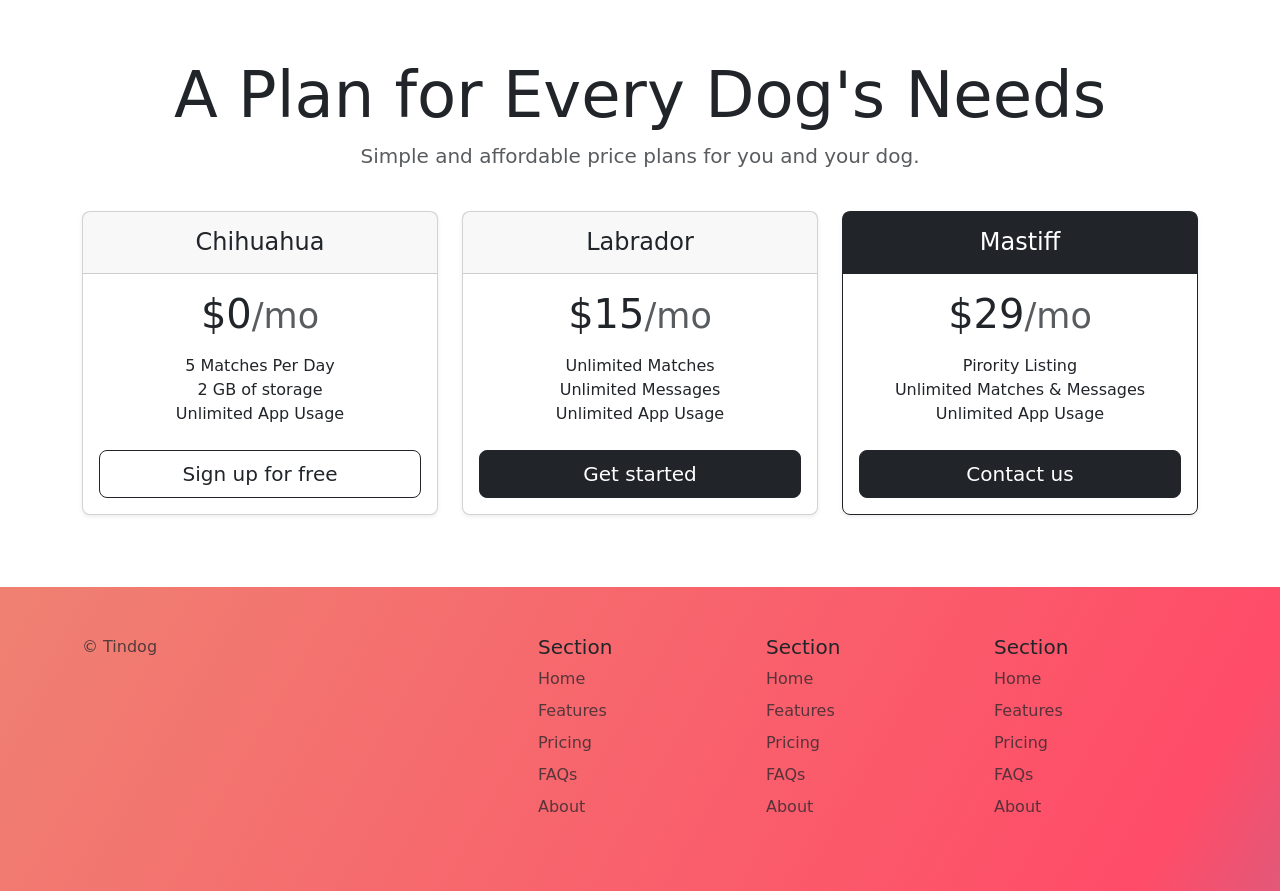
==== commit 03aaf3b3: "new picture update to iphone" ====
--- a/index.html
+++ b/index.html
@@ -16,7 +16,7 @@
     <div class="container col-xxl-8 px-4 pt-5"> 
       <div class="row flex-lg-row-reverse align-items-center g-5 pt-5"> 
         <div class="col-10 col-sm-8 col-lg-6"> 
-          <img src="./images/dog-sunglasses2.png" class="d-block mx-lg-auto img-fluid" alt="Cool Dog" height="200px" loading="lazy"> 
+          <img src="./images/iphone.png" class="d-block mx-lg-auto img-fluid" alt="Cool Dog" height="200px" loading="lazy"> 
         </div> 
         <div class="col-lg-6"> 
           <h1 class="display-5 fw-bold text-body-emphasis lh-1 mb-3">Meet new and interesting dogs nearby</h1>
